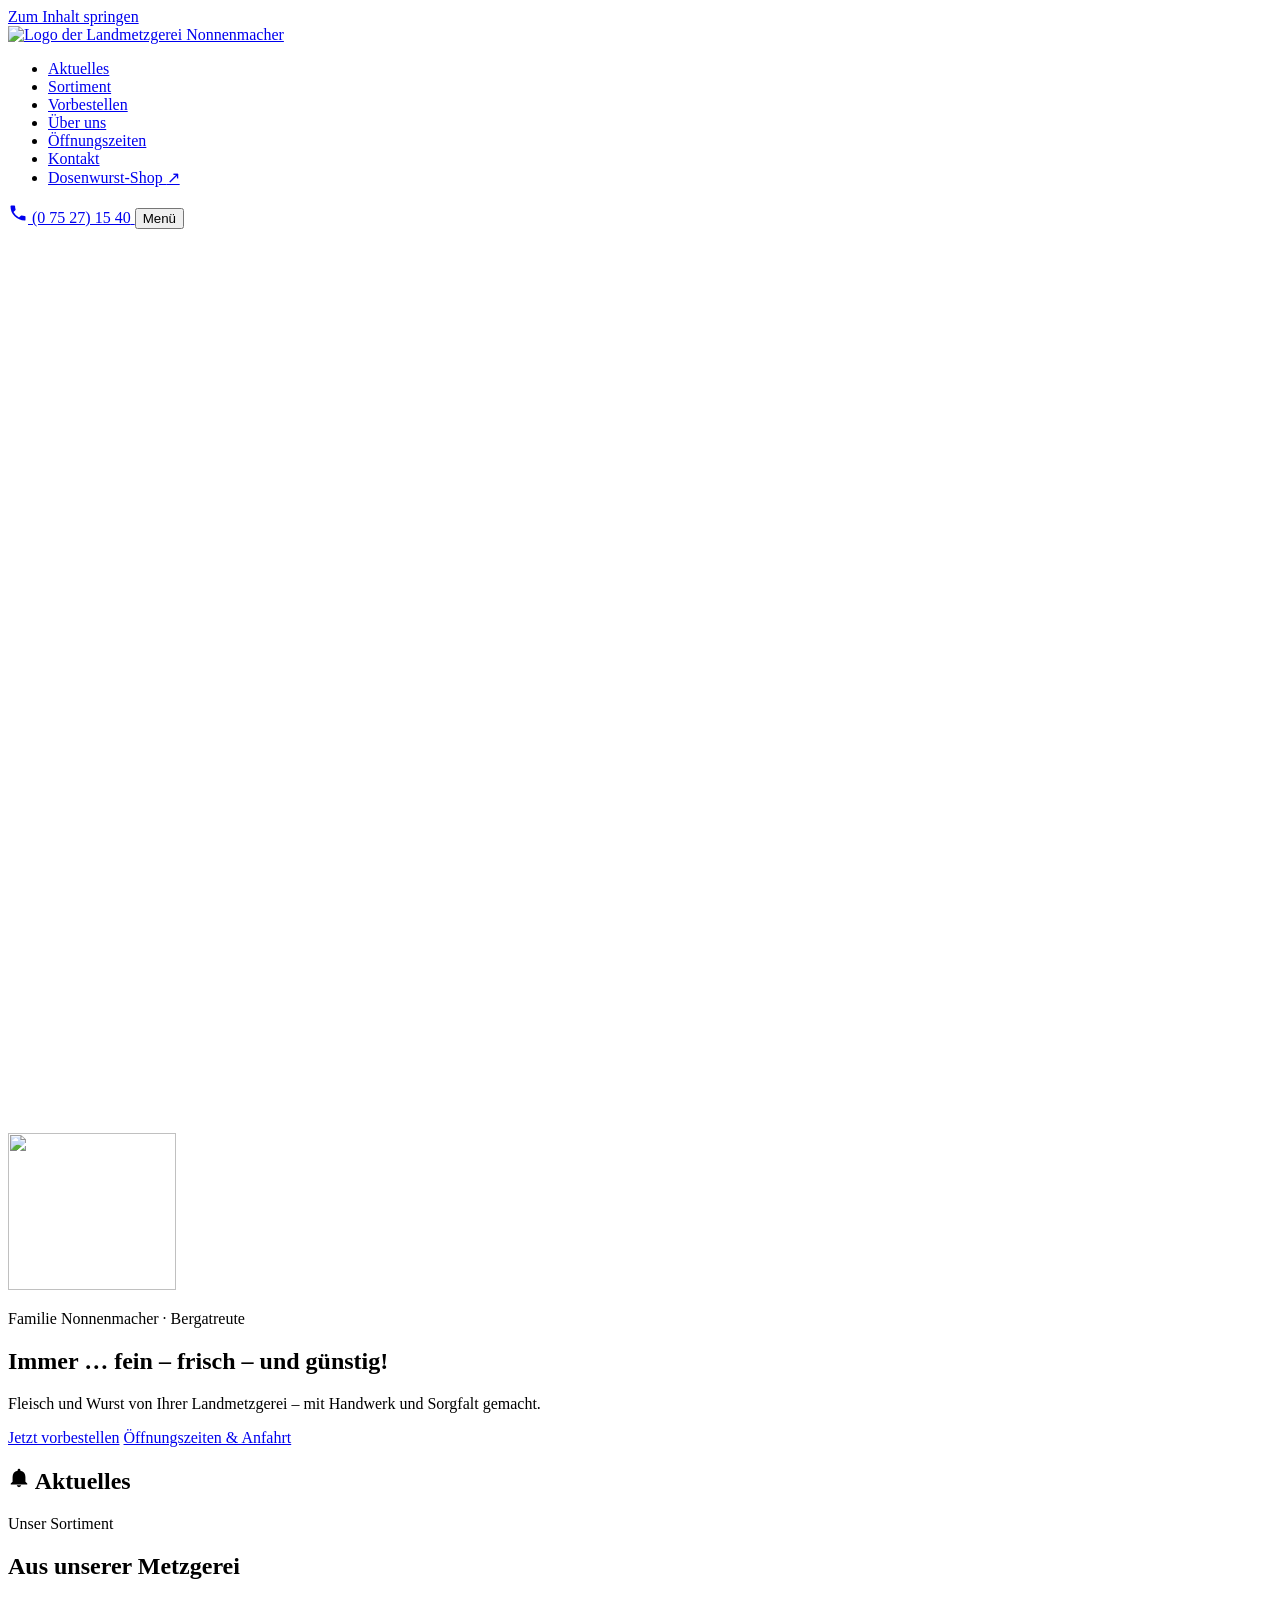
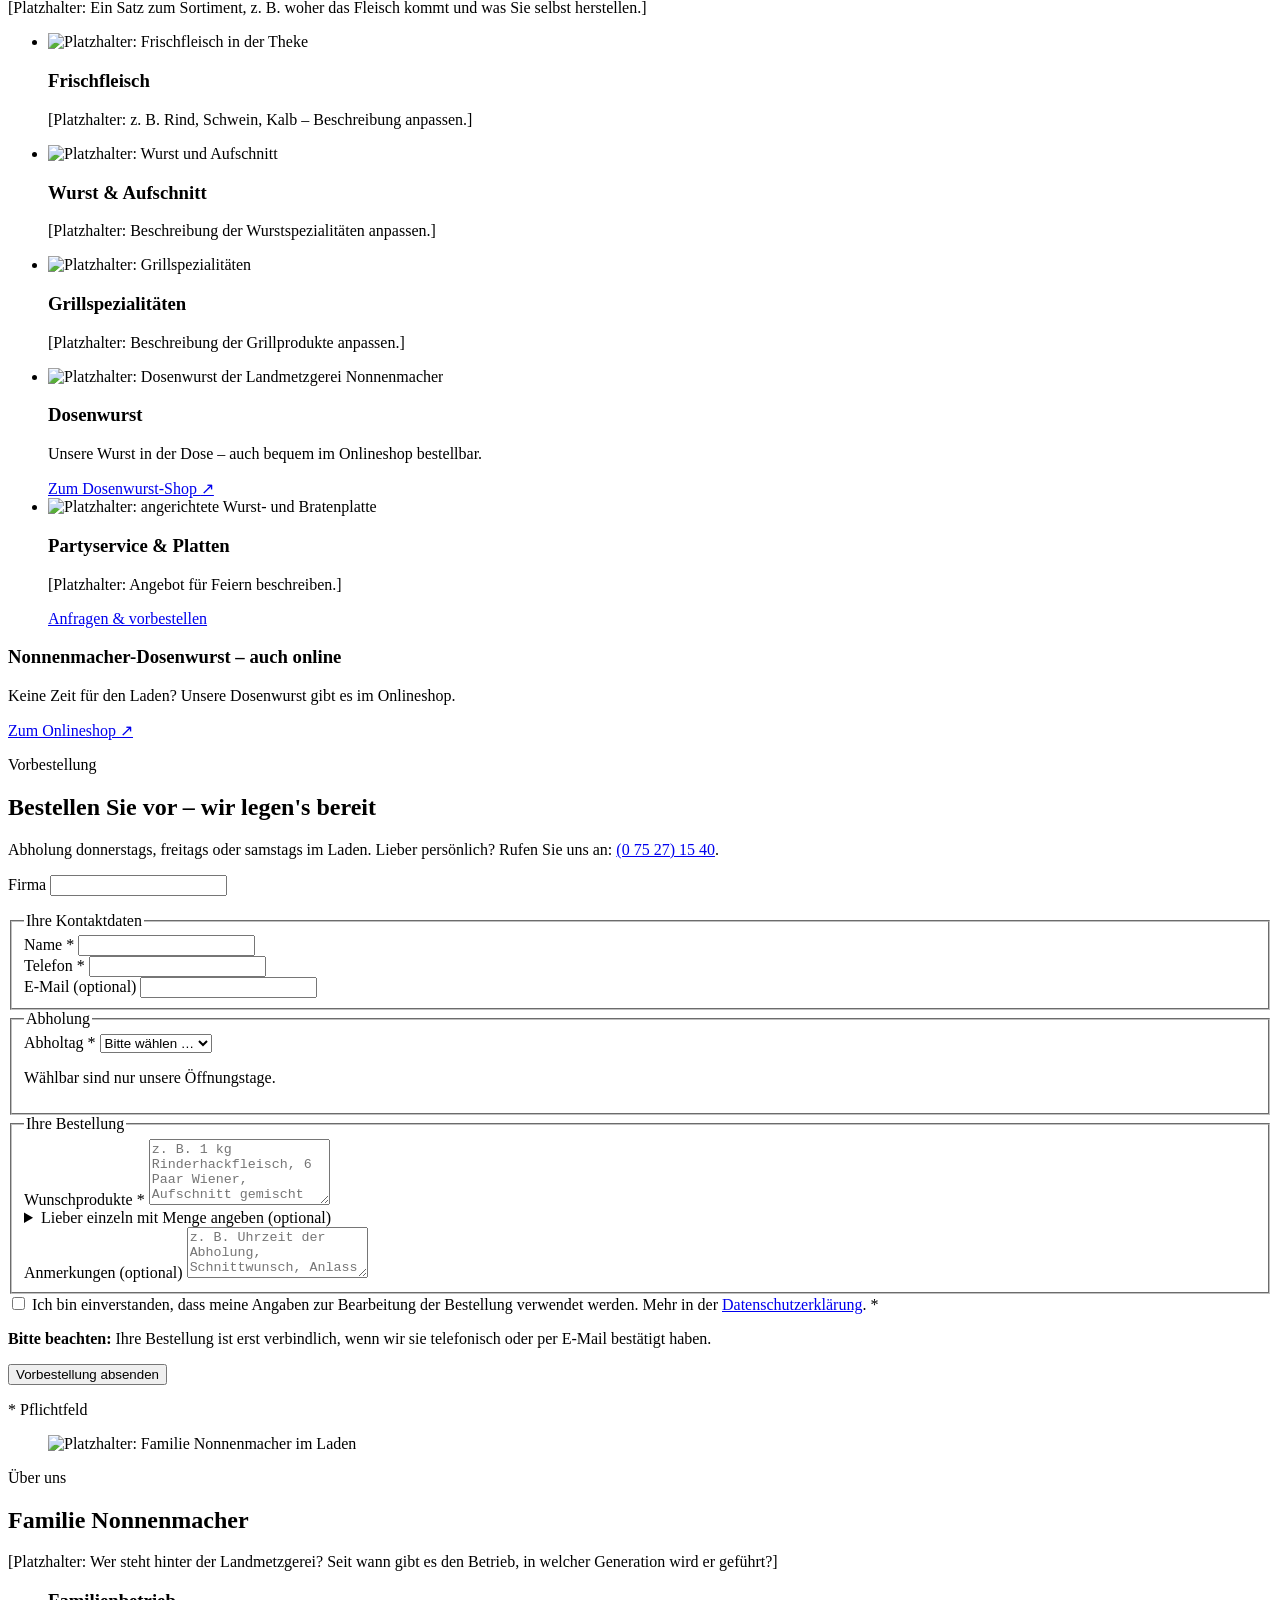
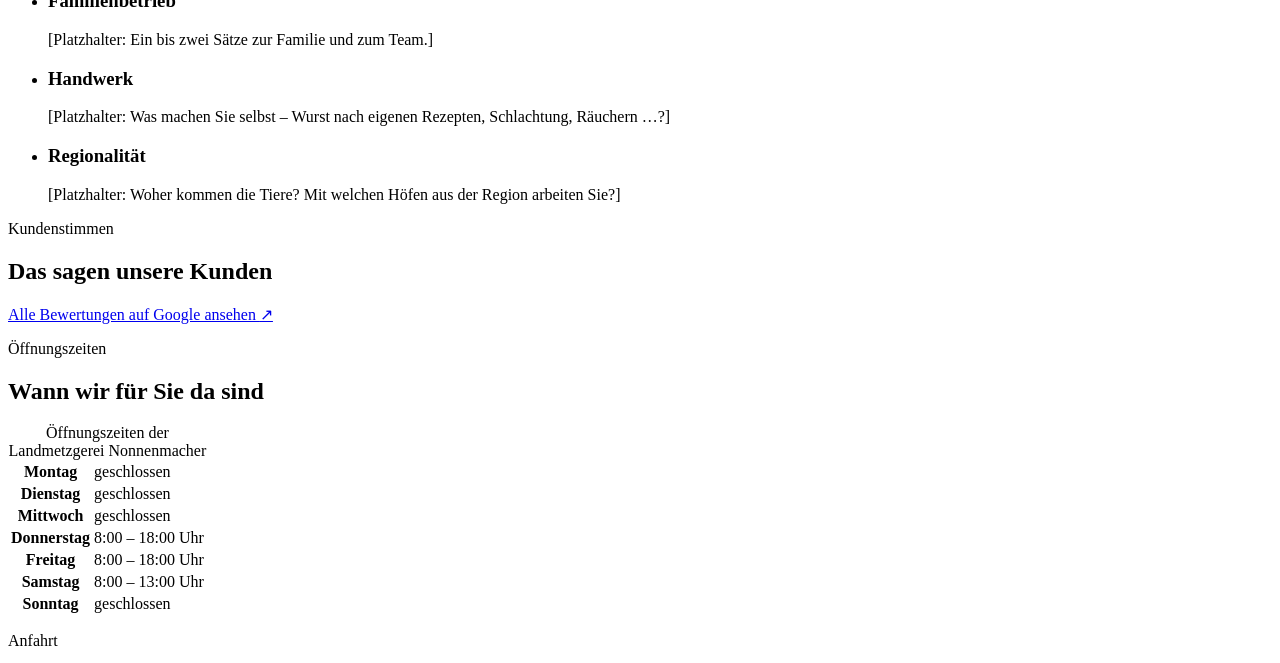
==== index.html @ bdf7ec2a "Add files via upload" ====
<!doctype html>
<html lang="de">
<head>
  <meta charset="utf-8">
  <meta name="viewport" content="width=device-width, initial-scale=1">

  <!-- ===== SEO ===== -->
  <title>Landmetzgerei Nonnenmacher Bergatreute – fein, frisch und günstig</title>
  <meta name="description" content="Landmetzgerei Nonnenmacher in Bergatreute: Familienbetrieb mit Fleisch und Wurst aus eigener Herstellung. Geöffnet Do & Fr 8–18 Uhr, Sa 8–13 Uhr. Jetzt vorbestellen.">
  <!-- PLATZHALTER: endgültige Domain eintragen (auch in og:url, og:image, JSON-LD, sitemap.xml) -->
  <link rel="canonical" href="https://www.landmetzgerei-nonnenmacher.de/">
  <meta name="theme-color" content="#70160b">

  <!-- ===== Open Graph (Vorschau bei WhatsApp, Facebook & Co.) ===== -->
  <meta property="og:type" content="website">
  <meta property="og:locale" content="de_DE">
  <meta property="og:site_name" content="Landmetzgerei Nonnenmacher">
  <meta property="og:title" content="Landmetzgerei Nonnenmacher – Immer fein, frisch und günstig!">
  <meta property="og:description" content="Ihre Landmetzgerei in Bergatreute. Do & Fr 8–18 Uhr, Sa 8–13 Uhr. Jetzt vorbestellen.">
  <meta property="og:url" content="https://www.landmetzgerei-nonnenmacher.de/">
  <meta property="og:image" content="https://www.landmetzgerei-nonnenmacher.de/images/fotos/hero-1600.webp">

  <link rel="icon" href="images/favicon.png" type="image/png">
  <link rel="apple-touch-icon" href="images/logo.png">

  <!-- Schriften lokal (kein Google-Fonts-CDN) – wichtigste vorladen -->
  <link rel="preload" href="fonts/bitter-latin-800-normal.woff2" as="font" type="font/woff2" crossorigin>
  <link rel="preload" href="fonts/source-sans-3-latin-400-normal.woff2" as="font" type="font/woff2" crossorigin>
  <link rel="stylesheet" href="css/farben.css">
  <link rel="stylesheet" href="css/style.css">

  <!-- ===== Strukturierte Daten für Google (ButcherShop) =====
       Bei geänderten Öffnungszeiten auch hier anpassen! -->
  <script type="application/ld+json">
  {
    "@context": "https://schema.org",
    "@type": "ButcherShop",
    "name": "Landmetzgerei Nonnenmacher",
    "slogan": "Immer fein – frisch – und günstig!",
    "url": "https://www.landmetzgerei-nonnenmacher.de/",
    "logo": "https://www.landmetzgerei-nonnenmacher.de/images/logo.png",
    "image": "https://www.landmetzgerei-nonnenmacher.de/images/fotos/hero-1600.webp",
    "telephone": "+49 7527 1540",
    "faxNumber": "+49 7527 914896",
    "email": "service@landmetzgerei-nonnenmacher.de",
    "address": {
      "@type": "PostalAddress",
      "streetAddress": "Keltenstr. 5",
      "postalCode": "88368",
      "addressLocality": "Bergatreute",
      "addressRegion": "Baden-Württemberg",
      "addressCountry": "DE"
    },
    "openingHoursSpecification": [
      { "@type": "OpeningHoursSpecification", "dayOfWeek": ["Thursday", "Friday"], "opens": "08:00", "closes": "18:00" },
      { "@type": "OpeningHoursSpecification", "dayOfWeek": "Saturday", "opens": "08:00", "closes": "13:00" }
    ],
    "sameAs": ["http://www.dosenwurst-nonnenmacher.com/"]
  }
  </script>
</head>

<body>
  <a class="skip-link" href="#inhalt">Zum Inhalt springen</a>

  <!-- ===================================================================
       HEADER (sticky) – auf dem Handy mit Telefon-Button
       =================================================================== -->
  <header class="kopf" id="kopf">
    <div class="kopf__innen">
      <a class="kopf__logo" href="#start" aria-label="Landmetzgerei Nonnenmacher – zur Startseite">
        <img src="images/logo.webp" alt="Logo der Landmetzgerei Nonnenmacher" width="64" height="60">
      </a>

      <nav class="nav" id="nav" aria-label="Hauptnavigation">
        <ul class="nav__liste">
          <li><a href="#aktuelles">Aktuelles</a></li>
          <li><a href="#sortiment">Sortiment</a></li>
          <li><a href="#vorbestellen">Vorbestellen</a></li>
          <li><a href="#ueber-uns">Über uns</a></li>
          <li><a href="#oeffnungszeiten">Öffnungszeiten</a></li>
          <li><a href="#kontakt">Kontakt</a></li>
          <li><a class="nav__shop" href="http://www.dosenwurst-nonnenmacher.com/" target="_blank" rel="noopener">Dosenwurst-Shop <span aria-hidden="true">↗</span></a></li>
        </ul>
      </nav>

      <a class="kopf__tel" href="tel:+4975271540" aria-label="Anrufen: (0 75 27) 15 40">
        <svg aria-hidden="true" viewBox="0 0 24 24" width="20" height="20"><path fill="currentColor" d="M6.6 10.8a15.1 15.1 0 0 0 6.6 6.6l2.2-2.2a1 1 0 0 1 1-.25 11.4 11.4 0 0 0 3.6.57 1 1 0 0 1 1 1V20a1 1 0 0 1-1 1A17 17 0 0 1 3 4a1 1 0 0 1 1-1h3.5a1 1 0 0 1 1 1c0 1.25.2 2.45.57 3.57a1 1 0 0 1-.25 1z"/></svg>
        <span class="kopf__tel-text">(0 75 27) 15 40</span>
      </a>

      <button class="kopf__menue" id="menue-knopf" aria-expanded="false" aria-controls="nav">
        <span class="kopf__menue-linien" aria-hidden="true"></span>
        <span class="sr-only">Menü</span>
      </button>
    </div>
  </header>

  <main id="inhalt">

    <!-- =================================================================
         1. HERO
         ================================================================= -->
    <section class="hero" id="start" aria-labelledby="hero-titel">
      <!-- PLATZHALTER-FOTO: Stimmungsbild (z. B. Theke, Laden, Handwerk).
           Echte Fotos als hero-800.webp / hero-1600.webp ersetzen (siehe README). -->
      <picture class="hero__bild">
        <source type="image/webp" srcset="images/fotos/hero-800.webp 800w, images/fotos/hero-1600.webp 1600w" sizes="100vw">
        <img src="images/fotos/hero-1600.webp" alt="Platzhalter: Blick auf die Fleisch- und Wursttheke der Landmetzgerei Nonnenmacher" width="1600" height="900" fetchpriority="high">
      </picture>

      <div class="hero__inhalt">
        <img class="hero__logo" src="images/logo.webp" alt="" width="168" height="157" fetchpriority="high">
        <p class="hero__ort">Familie Nonnenmacher · Bergatreute</p>
        <h1 id="hero-titel" class="hero__titel">
          <span class="hero__immer">Immer …</span>
          <span class="hero__slogan">fein <span class="strich" aria-hidden="true">–</span> frisch <span class="strich" aria-hidden="true">–</span> <span class="hero__und">und</span> günstig!</span>
        </h1>
        <p class="hero__text">Fleisch und Wurst von Ihrer Landmetzgerei – mit Handwerk und Sorgfalt gemacht.</p>
        <div class="hero__knoepfe">
          <a class="knopf knopf--primaer" href="#vorbestellen">Jetzt vorbestellen</a>
          <a class="knopf knopf--hell" href="#oeffnungszeiten">Öffnungszeiten &amp; Anfahrt</a>
        </div>
        <p class="hero__status" data-heute-status aria-live="polite"></p>
      </div>
    </section>

    <!-- =================================================================
         2. AKTUELLES – Inhalte aus daten/aktuelles.js
         ================================================================= -->
    <section class="aktuelles" id="aktuelles" aria-labelledby="aktuelles-titel">
      <div class="behaelter">
        <div class="aktuelles__box">
          <h2 id="aktuelles-titel" class="aktuelles__titel">
            <svg aria-hidden="true" viewBox="0 0 24 24" width="22" height="22"><path fill="currentColor" d="M12 22a2.5 2.5 0 0 0 2.45-2h-4.9A2.5 2.5 0 0 0 12 22zm7-6V11a7 7 0 0 0-5.5-6.84V3.5a1.5 1.5 0 0 0-3 0v.66A7 7 0 0 0 5 11v5l-2 2v1h18v-1z"/></svg>
            Aktuelles
          </h2>
          <ul class="aktuelles__liste" id="aktuelles-liste">
            <!-- wird automatisch aus daten/aktuelles.js gefüllt -->
          </ul>
        </div>
      </div>
    </section>

    <!-- =================================================================
         3. SORTIMENT
         PLATZHALTER: Kategorien, Texte und Fotos bei Bedarf anpassen.
         ================================================================= -->
    <section class="sektion" id="sortiment" aria-labelledby="sortiment-titel">
      <div class="behaelter">
        <header class="sektion__kopf">
          <p class="dachzeile">Unser Sortiment</p>
          <h2 id="sortiment-titel">Aus unserer Metzgerei</h2>
          <p class="sektion__einleitung">[Platzhalter: Ein Satz zum Sortiment, z.&nbsp;B. woher das Fleisch kommt und was Sie selbst herstellen.]</p>
        </header>

        <ul class="kacheln">
          <li class="kachel">
            <picture>
              <img src="images/fotos/sortiment-frischfleisch.webp" alt="Platzhalter: Frischfleisch in der Theke" width="800" height="600" loading="lazy" decoding="async">
            </picture>
            <div class="kachel__text">
              <h3>Frischfleisch</h3>
              <p>[Platzhalter: z.&nbsp;B. Rind, Schwein, Kalb – Beschreibung anpassen.]</p>
            </div>
          </li>
          <li class="kachel">
            <picture>
              <img src="images/fotos/sortiment-wurst.webp" alt="Platzhalter: Wurst und Aufschnitt" width="800" height="600" loading="lazy" decoding="async">
            </picture>
            <div class="kachel__text">
              <h3>Wurst &amp; Aufschnitt</h3>
              <p>[Platzhalter: Beschreibung der Wurstspezialitäten anpassen.]</p>
            </div>
          </li>
          <li class="kachel">
            <picture>
              <img src="images/fotos/sortiment-grill.webp" alt="Platzhalter: Grillspezialitäten" width="800" height="600" loading="lazy" decoding="async">
            </picture>
            <div class="kachel__text">
              <h3>Grillspezialitäten</h3>
              <p>[Platzhalter: Beschreibung der Grillprodukte anpassen.]</p>
            </div>
          </li>
          <li class="kachel kachel--shop">
            <picture>
              <img src="images/fotos/sortiment-dosenwurst.webp" alt="Platzhalter: Dosenwurst der Landmetzgerei Nonnenmacher" width="800" height="600" loading="lazy" decoding="async">
            </picture>
            <div class="kachel__text">
              <h3>Dosenwurst</h3>
              <p>Unsere Wurst in der Dose – auch bequem im Onlineshop bestellbar.</p>
              <a class="kachel__link" href="http://www.dosenwurst-nonnenmacher.com/" target="_blank" rel="noopener">Zum Dosenwurst-Shop <span aria-hidden="true">↗</span></a>
            </div>
          </li>
          <li class="kachel">
            <picture>
              <img src="images/fotos/sortiment-partyservice.webp" alt="Platzhalter: angerichtete Wurst- und Bratenplatte" width="800" height="600" loading="lazy" decoding="async">
            </picture>
            <div class="kachel__text">
              <h3>Partyservice &amp; Platten</h3>
              <p>[Platzhalter: Angebot für Feiern beschreiben.]</p>
              <a class="kachel__link" href="#vorbestellen">Anfragen &amp; vorbestellen</a>
            </div>
          </li>
        </ul>

        <!-- Prominenter Hinweis auf den Onlineshop -->
        <aside class="shop-band" aria-labelledby="shop-titel">
          <div>
            <h3 id="shop-titel">Nonnenmacher-Dosenwurst – auch online</h3>
            <p>Keine Zeit für den Laden? Unsere Dosenwurst gibt es im Onlineshop.</p>
          </div>
          <a class="knopf knopf--akzent" href="http://www.dosenwurst-nonnenmacher.com/" target="_blank" rel="noopener">Zum Onlineshop <span aria-hidden="true">↗</span></a>
        </aside>
      </div>
    </section>

    <!-- =================================================================
         4. VORBESTELLUNG
         Versand-Einstellungen: daten/einstellungen.js → vorbestellung
         ================================================================= -->
    <section class="sektion sektion--abgesetzt" id="vorbestellen" aria-labelledby="vorbestellen-titel">
      <div class="behaelter behaelter--schmal">
        <header class="sektion__kopf">
          <p class="dachzeile">Vorbestellung</p>
          <h2 id="vorbestellen-titel">Bestellen Sie vor – wir legen's bereit</h2>
          <p class="sektion__einleitung">Abholung donnerstags, freitags oder samstags im Laden. Lieber persönlich? Rufen Sie uns an: <a href="tel:+4975271540">(0&nbsp;75&nbsp;27) 15&nbsp;40</a>.</p>
        </header>

        <!-- name/data-netlify werden nur bei Netlify Forms gebraucht und stören sonst nicht -->
        <form class="formular" id="bestellformular" name="vorbestellung" method="post" data-netlify="true" netlify-honeypot="firma" novalidate>
          <input type="hidden" name="form-name" value="vorbestellung">
          <!-- Spam-Schutz: dieses Feld bleibt für Menschen unsichtbar -->
          <p class="sr-only" aria-hidden="true"><label>Firma <input name="firma" tabindex="-1" autocomplete="off"></label></p>

          <fieldset>
            <legend>Ihre Kontaktdaten</legend>
            <div class="feld">
              <label for="f-name">Name <span class="pflicht">*</span></label>
              <input id="f-name" name="name" type="text" autocomplete="name" required>
            </div>
            <div class="feld-reihe">
              <div class="feld">
                <label for="f-telefon">Telefon <span class="pflicht">*</span></label>
                <input id="f-telefon" name="telefon" type="tel" autocomplete="tel" inputmode="tel" required>
              </div>
              <div class="feld">
                <label for="f-email">E-Mail <span class="optional">(optional)</span></label>
                <input id="f-email" name="email" type="email" autocomplete="email">
              </div>
            </div>
          </fieldset>

          <fieldset>
            <legend>Abholung</legend>
            <div class="feld">
              <label for="f-datum">Abholtag <span class="pflicht">*</span></label>
              <!-- Nur Öffnungstage (Do/Fr/Sa) – wird automatisch erzeugt -->
              <select id="f-datum" name="abholdatum" required aria-describedby="f-datum-hilfe">
                <option value="">Bitte wählen …</option>
              </select>
              <p class="feld__hilfe" id="f-datum-hilfe">Wählbar sind nur unsere Öffnungstage.</p>
            </div>
          </fieldset>

          <fieldset>
            <legend>Ihre Bestellung</legend>
            <div class="feld">
              <label for="f-wunsch">Wunschprodukte <span class="pflicht">*</span></label>
              <textarea id="f-wunsch" name="wunschprodukte" rows="4" required placeholder="z. B. 1 kg Rinderhackfleisch, 6 Paar Wiener, Aufschnitt gemischt für 4 Personen"></textarea>
            </div>

            <details class="mengen">
              <summary>Lieber einzeln mit Menge angeben (optional)</summary>
              <div class="mengen__kopf" aria-hidden="true"><span>Produkt</span><span>Menge</span><span>Einheit</span></div>
              <div id="mengen-zeilen"></div>
              <button type="button" class="knopf knopf--klein" id="zeile-hinzu">+ weitere Zeile</button>
            </details>

            <div class="feld">
              <label for="f-anmerkung">Anmerkungen <span class="optional">(optional)</span></label>
              <textarea id="f-anmerkung" name="anmerkungen" rows="3" placeholder="z. B. Uhrzeit der Abholung, Schnittwunsch, Anlass"></textarea>
            </div>
          </fieldset>

          <div class="feld feld--check">
            <input id="f-datenschutz" name="datenschutz" type="checkbox" value="zugestimmt" required>
            <label for="f-datenschutz">Ich bin einverstanden, dass meine Angaben zur Bearbeitung der Bestellung verwendet werden. Mehr in der <a href="datenschutz.html">Datenschutzerklärung</a>. <span class="pflicht">*</span></label>
          </div>

          <p class="formular__hinweis">
            <strong>Bitte beachten:</strong> Ihre Bestellung ist erst verbindlich, wenn wir sie telefonisch oder per E-Mail bestätigt haben.
          </p>

          <button class="knopf knopf--primaer knopf--breit" type="submit">Vorbestellung absenden</button>
          <p class="formular__meldung" id="formular-meldung" role="status" aria-live="polite" tabindex="-1"></p>
          <p class="formular__pflicht"><span class="pflicht">*</span> Pflichtfeld</p>
        </form>

        <noscript>
          <p class="formular__hinweis">Das Formular benötigt JavaScript. Bestellen Sie gerne telefonisch unter (0 75 27) 15 40 oder per E-Mail an service@landmetzgerei-nonnenmacher.de.</p>
        </noscript>
      </div>
    </section>

    <!-- =================================================================
         5. ÜBER UNS – PLATZHALTERTEXT, bitte anpassen
         ================================================================= -->
    <section class="sektion" id="ueber-uns" aria-labelledby="ueber-titel">
      <div class="behaelter ueber">
        <figure class="ueber__bild">
          <img src="images/fotos/ueber-uns.webp" alt="Platzhalter: Familie Nonnenmacher im Laden" width="900" height="1100" loading="lazy" decoding="async">
        </figure>
        <div class="ueber__text">
          <p class="dachzeile">Über uns</p>
          <h2 id="ueber-titel">Familie Nonnenmacher</h2>
          <p class="einleitung">[Platzhalter: Wer steht hinter der Landmetzgerei? Seit wann gibt es den Betrieb, in welcher Generation wird er geführt?]</p>
          <ul class="werte">
            <li>
              <h3>Familienbetrieb</h3>
              <p>[Platzhalter: Ein bis zwei Sätze zur Familie und zum Team.]</p>
            </li>
            <li>
              <h3>Handwerk</h3>
              <p>[Platzhalter: Was machen Sie selbst – Wurst nach eigenen Rezepten, Schlachtung, Räuchern …?]</p>
            </li>
            <li>
              <h3>Regionalität</h3>
              <p>[Platzhalter: Woher kommen die Tiere? Mit welchen Höfen aus der Region arbeiten Sie?]</p>
            </li>
          </ul>
        </div>
      </div>
    </section>

    <!-- =================================================================
         6. KUNDENSTIMMEN – Inhalte aus daten/bewertungen.js
         ================================================================= -->
    <section class="sektion sektion--abgesetzt" id="stimmen" aria-labelledby="stimmen-titel">
      <div class="behaelter">
        <header class="sektion__kopf">
          <p class="dachzeile">Kundenstimmen</p>
          <h2 id="stimmen-titel">Das sagen unsere Kunden</h2>
        </header>
        <ul class="stimmen" id="stimmen-liste">
          <!-- wird automatisch aus daten/bewertungen.js gefüllt -->
        </ul>
        <p class="stimmen__mehr"><a id="google-bewertungen" href="https://www.google.com/maps/search/?api=1&amp;query=Landmetzgerei+Nonnenmacher+Bergatreute" target="_blank" rel="noopener">Alle Bewertungen auf Google ansehen <span aria-hidden="true">↗</span></a></p>
      </div>
    </section>

    <!-- =================================================================
         7. ÖFFNUNGSZEITEN & ANFAHRT
         ================================================================= -->
    <section class="sektion" id="oeffnungszeiten" aria-labelledby="zeiten-titel">
      <div class="behaelter zeiten">
        <div class="zeiten__tabelle">
          <p class="dachzeile">Öffnungszeiten</p>
          <h2 id="zeiten-titel">Wann wir für Sie da sind</h2>
          <p class="status-badge" data-heute-status aria-live="polite"></p>
          <!-- Die Tabelle wird aus daten/einstellungen.js erzeugt.
               Der Inhalt hier ist der Stand ohne JavaScript. -->
          <table class="tabelle" id="zeiten-tabelle">
            <caption class="sr-only">Öffnungszeiten der Landmetzgerei Nonnenmacher</caption>
            <tbody>
              <tr><th scope="row">Montag</th><td>geschlossen</td></tr>
              <tr><th scope="row">Dienstag</th><td>geschlossen</td></tr>
              <tr><th scope="row">Mittwoch</th><td>geschlossen</td></tr>
              <tr><th scope="row">Donnerstag</th><td>8:00 – 18:00 Uhr</td></tr>
              <tr><th scope="row">Freitag</th><td>8:00 – 18:00 Uhr</td></tr>
              <tr><th scope="row">Samstag</th><td>8:00 – 13:00 Uhr</td></tr>
              <tr><th scope="row">Sonntag</th><td>geschlossen</td></tr>
            </tbody>
          </table>
        </div>

        <div class="zeiten__anfahrt">
          <p class="dachzeile">Anfahrt</p>
          <h2>So finden Sie uns</h2>
          <address class="adresse">
            Landmetzgerei Nonnenmacher<br>
            Keltenstr. 5<br>
            88368 Bergatreute
          </address>
          <a class="knopf knopf--primaer" href="https://www.google.com/maps/dir/?api=1&amp;destination=Landmetzgerei+Nonnenmacher%2C+Keltenstr.+5%2C+88368+Bergatreute" target="_blank" rel="noopener">Route planen <span aria-hidden="true">↗</span></a>

          <!-- 2-Klick-Lösung: Google Maps wird erst nach Zustimmung geladen -->
          <div class="karte" id="karte">
            <div class="karte__hinweis">
              <p><strong>Karte anzeigen?</strong></p>
              <p>Beim Laden der Karte werden Daten (u.&nbsp;a. Ihre IP-Adresse) an Google übertragen. Mehr dazu in unserer <a href="datenschutz.html#google-maps">Datenschutzerklärung</a>.</p>
              <button type="button" class="knopf knopf--primaer" id="karte-laden">Google Maps laden</button>
            </div>
          </div>
        </div>
      </div>
    </section>

    <!-- =================================================================
         8. KONTAKT
         ================================================================= -->
    <section class="sektion sektion--kontakt" id="kontakt" aria-labelledby="kontakt-titel">
      <div class="behaelter">
        <header class="sektion__kopf">
          <p class="dachzeile">Kontakt</p>
          <h2 id="kontakt-titel">Wir freuen uns auf Sie</h2>
        </header>
        <ul class="kontakt-karten">
          <li>
            <span class="kontakt-karten__art">Telefon</span>
            <a class="kontakt-karten__wert" href="tel:+4975271540">(0 75 27) 15 40</a>
          </li>
          <li>
            <span class="kontakt-karten__art">E-Mail</span>
            <a class="kontakt-karten__wert" href="mailto:service@landmetzgerei-nonnenmacher.de">service@landmetzgerei-nonnenmacher.de</a>
          </li>
          <li>
            <span class="kontakt-karten__art">Fax</span>
            <span class="kontakt-karten__wert">(0 75 27) 91 48 96</span>
          </li>
          <li>
            <span class="kontakt-karten__art">Adresse</span>
            <span class="kontakt-karten__wert">Keltenstr. 5, 88368 Bergatreute</span>
          </li>
        </ul>
      </div>
    </section>
  </main>

  <!-- ===================================================================
       FOOTER
       =================================================================== -->
  <footer class="fuss">
    <div class="behaelter fuss__innen">
      <div>
        <img class="fuss__logo" src="images/logo.webp" alt="Landmetzgerei Nonnenmacher" width="118" height="110" loading="lazy">
        <p class="fuss__slogan">Immer … fein – frisch – und günstig!</p>
      </div>
      <div>
        <h2 class="fuss__titel">Öffnungszeiten</h2>
        <p data-zeiten-kurz>Do &amp; Fr 8–18 Uhr<br>Sa 8–13 Uhr</p>
      </div>
      <div>
        <h2 class="fuss__titel">Kontakt</h2>
        <p>Keltenstr. 5<br>88368 Bergatreute<br>
          <a href="tel:+4975271540">(0 75 27) 15 40</a><br>
          <a href="mailto:service@landmetzgerei-nonnenmacher.de">E-Mail schreiben</a></p>
      </div>
      <div>
        <h2 class="fuss__titel">Links</h2>
        <ul class="fuss__links">
          <li><a href="http://www.dosenwurst-nonnenmacher.com/" target="_blank" rel="noopener">Dosenwurst-Onlineshop ↗</a></li>
          <li><a href="impressum.html">Impressum</a></li>
          <li><a href="datenschutz.html">Datenschutz</a></li>
        </ul>
      </div>
    </div>
    <p class="fuss__copy">© <span data-jahr>2026</span> Landmetzgerei Nonnenmacher · Bergatreute</p>
  </footer>

  <!-- Inhalte zum Pflegen (ohne HTML-Kenntnisse änderbar) -->
  <script src="daten/einstellungen.js" defer></script>
  <script src="daten/aktuelles.js" defer></script>
  <script src="daten/bewertungen.js" defer></script>
  <!-- Logik der Seite -->
  <script src="js/main.js" defer></script>
</body>
</html>
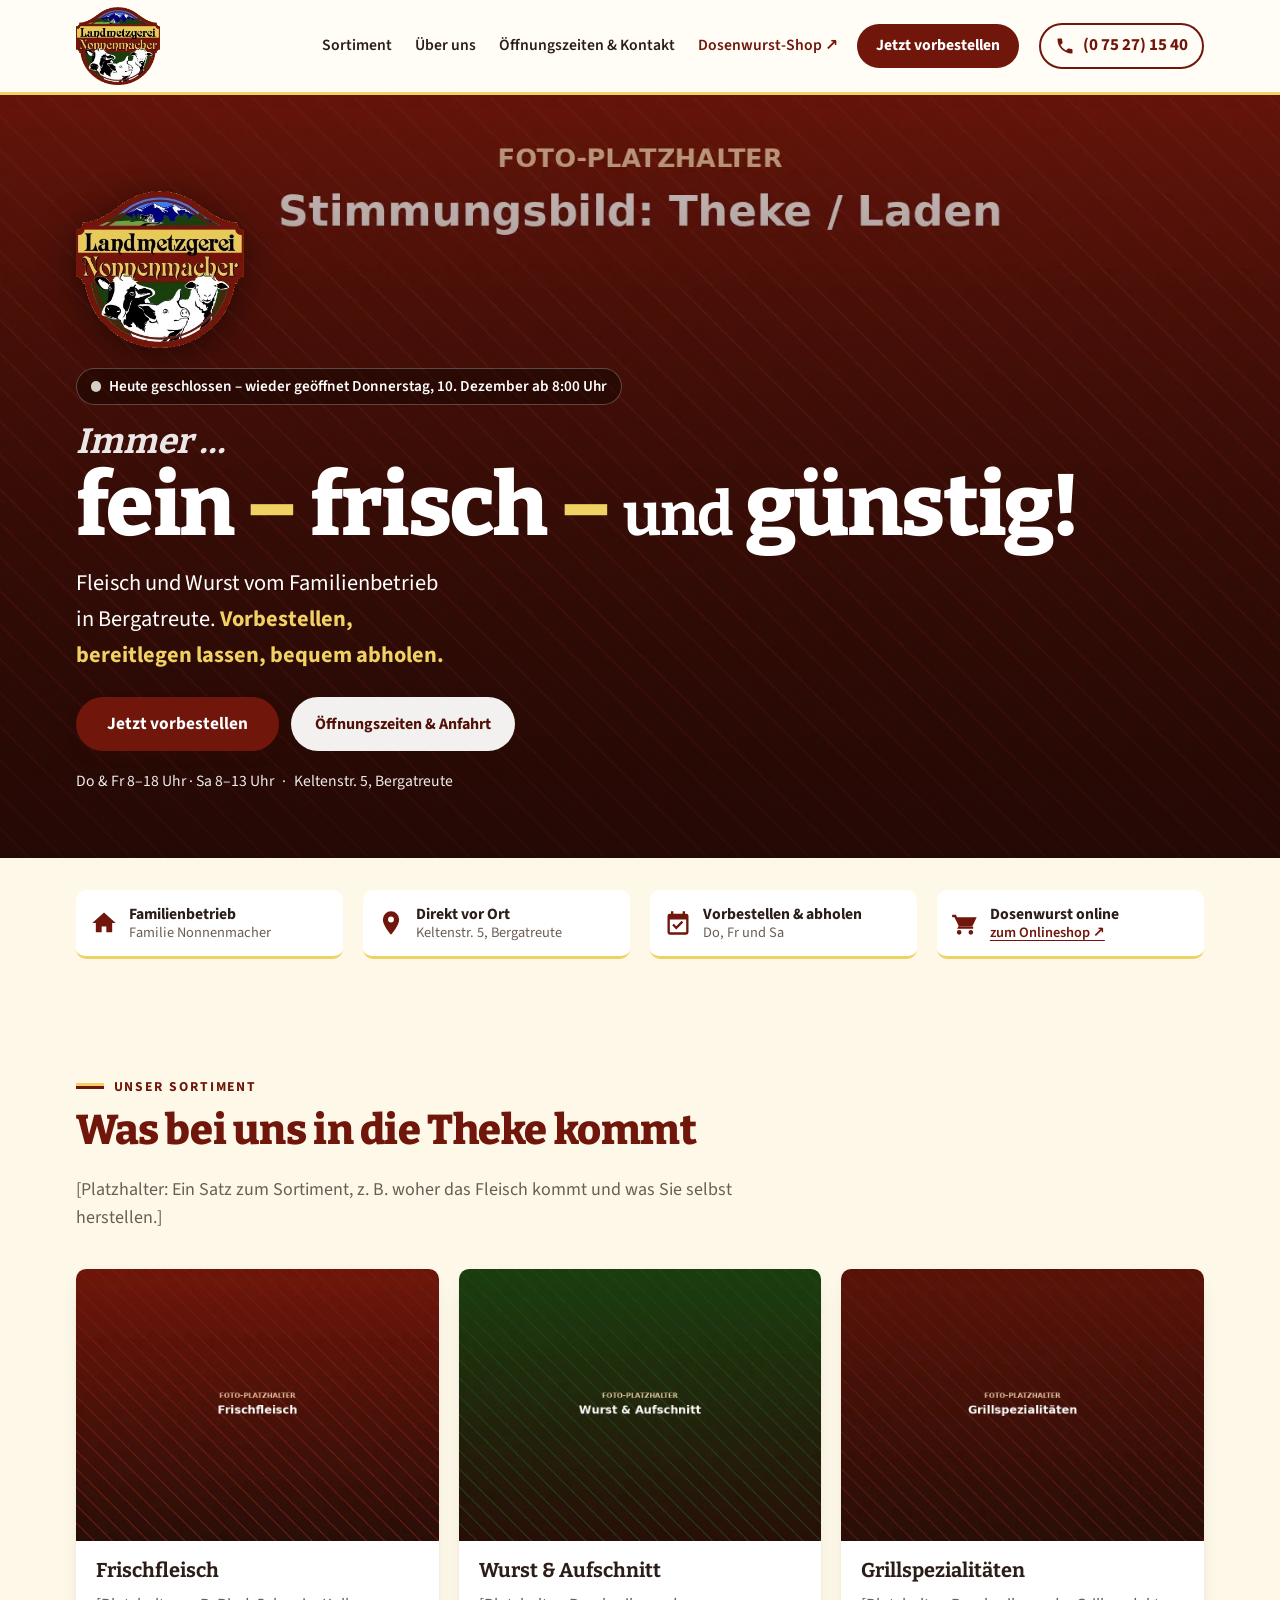
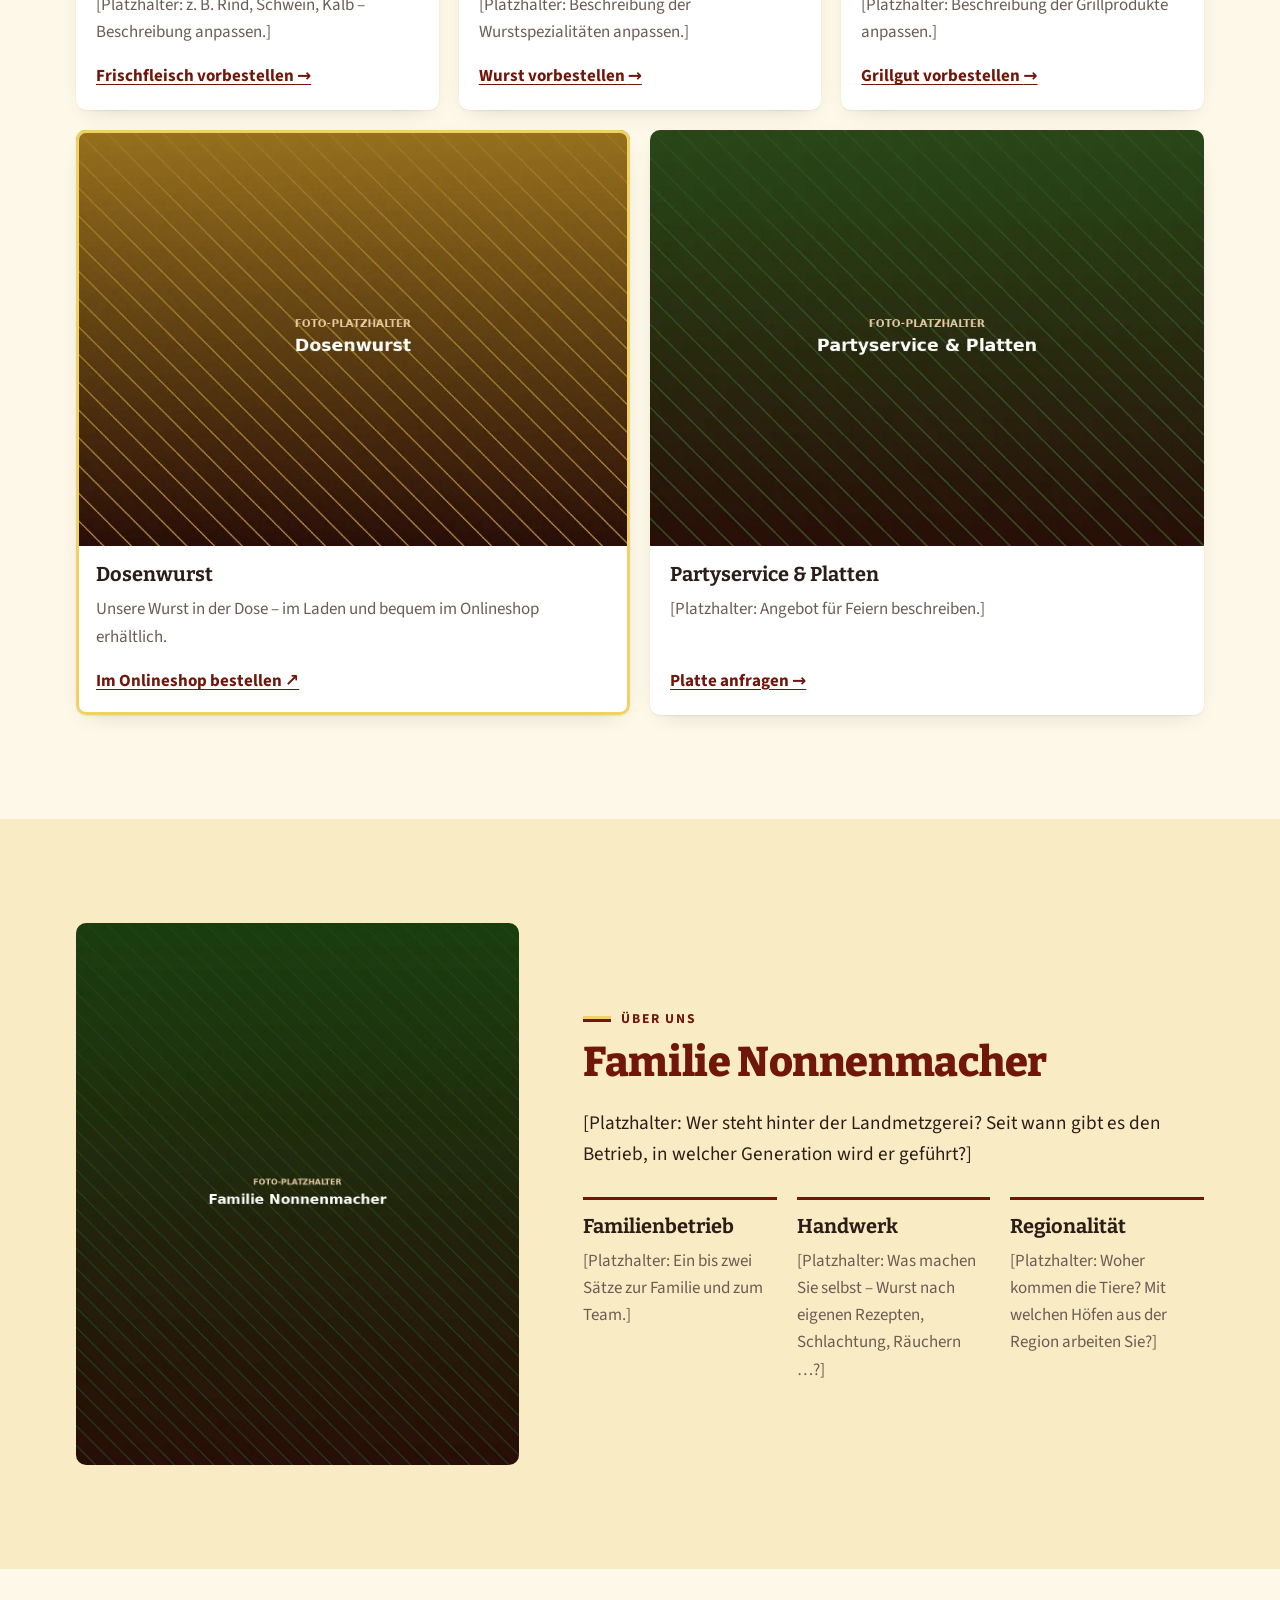
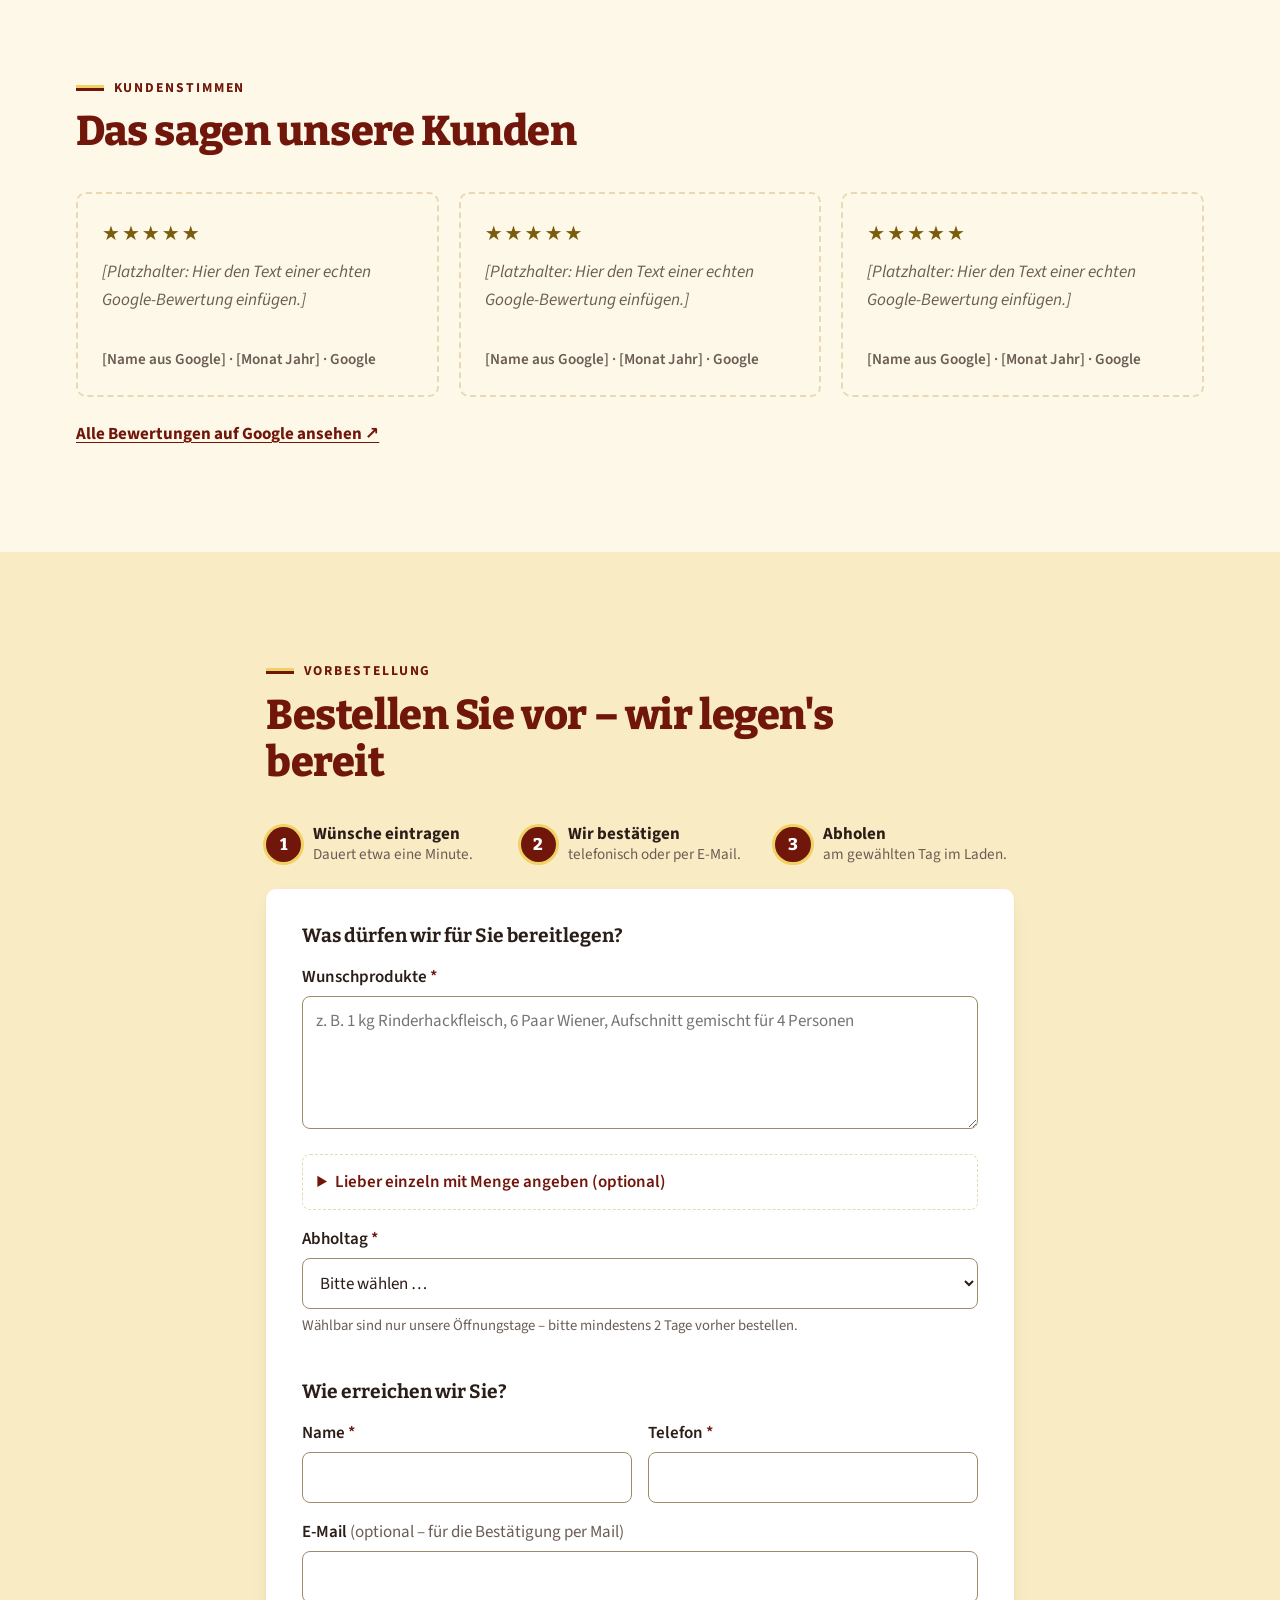
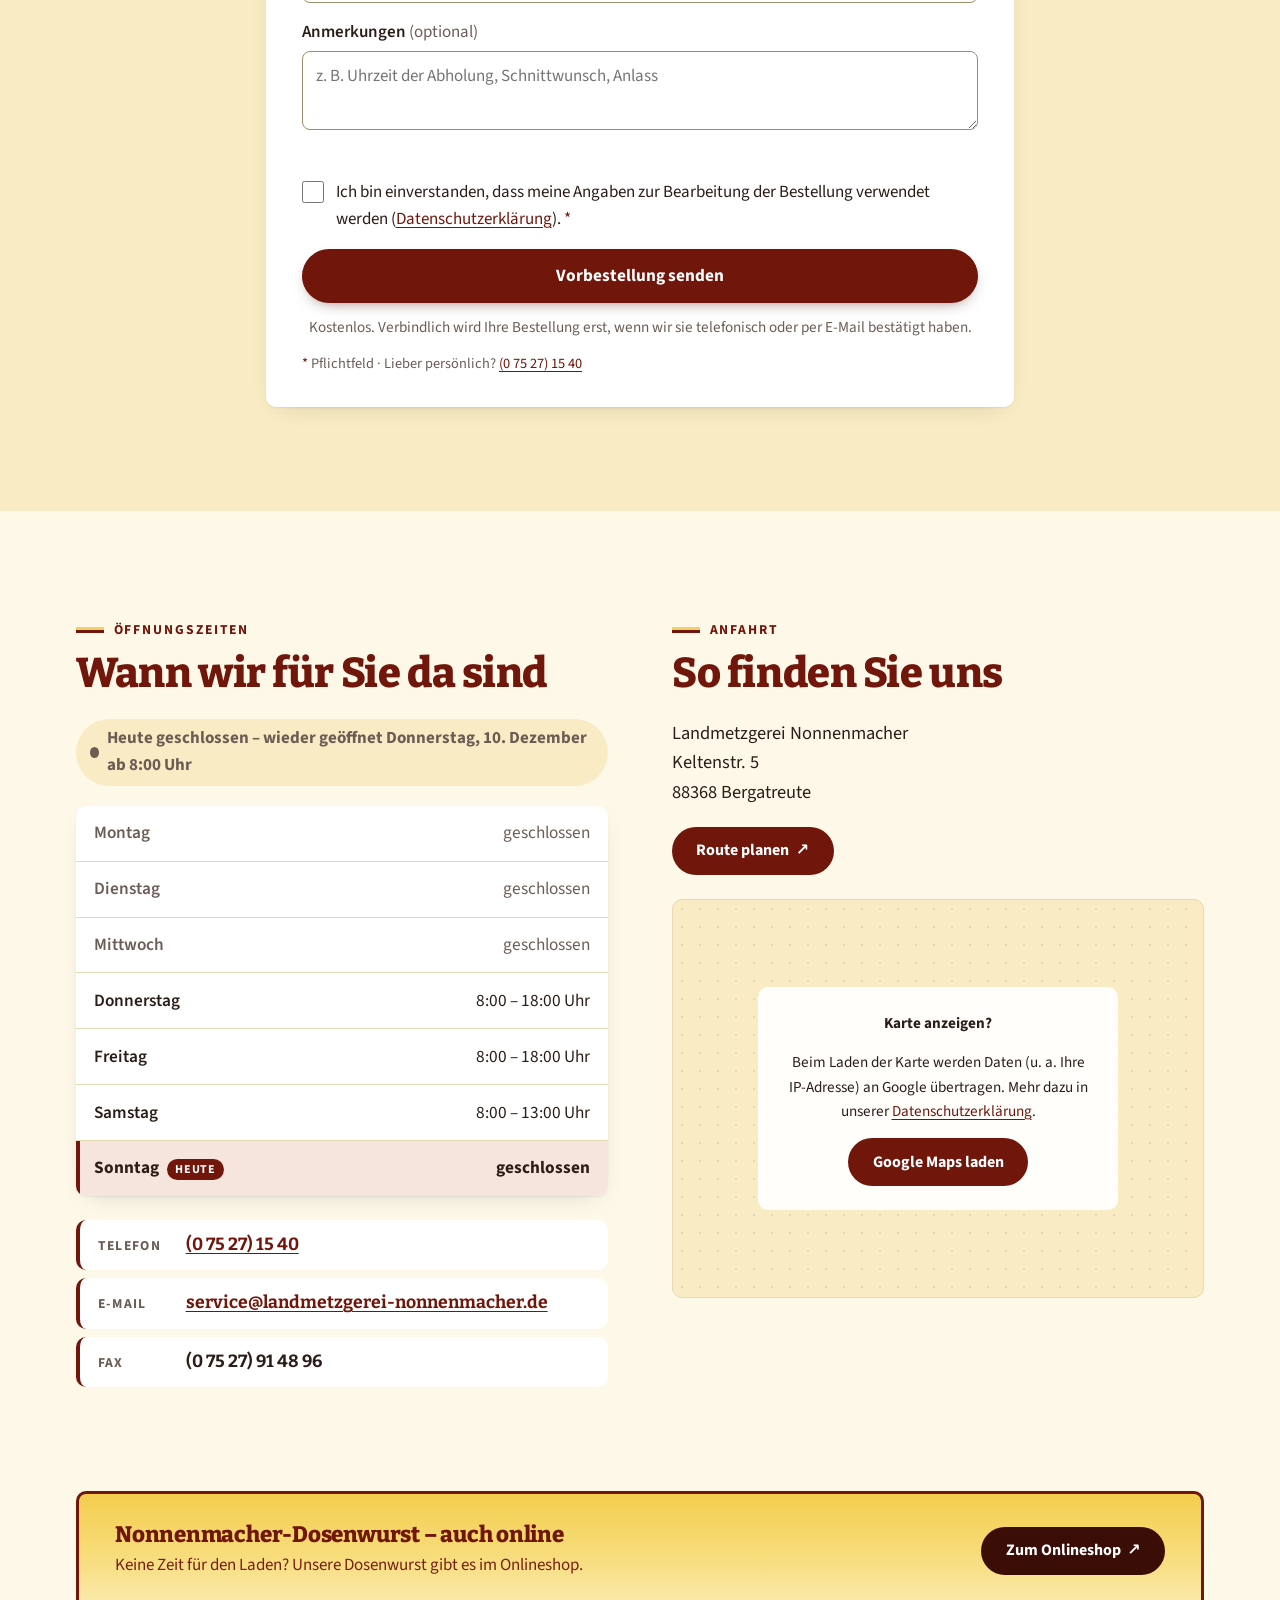
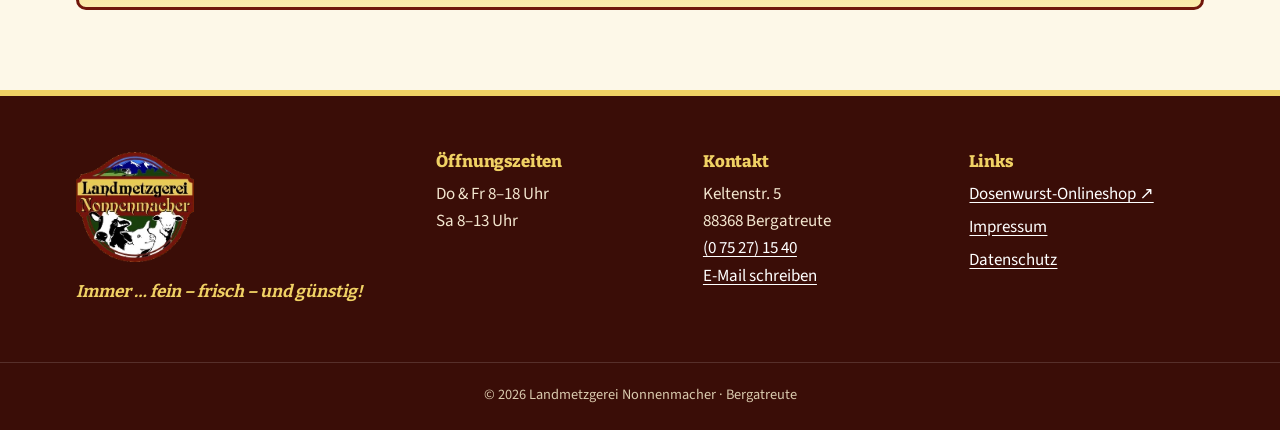
==== commit 8003a3a1: "GitHub Pages reparieren und Website conversion-orientiert überarbeiten GitHub Pages: - index.html im" ====
--- a/index.html
+++ b/index.html
@@ -3,466 +3,21 @@
 <head>
   <meta charset="utf-8">
   <meta name="viewport" content="width=device-width, initial-scale=1">
-
-  <!-- ===== SEO ===== -->
-  <title>Landmetzgerei Nonnenmacher Bergatreute – fein, frisch und günstig</title>
-  <meta name="description" content="Landmetzgerei Nonnenmacher in Bergatreute: Familienbetrieb mit Fleisch und Wurst aus eigener Herstellung. Geöffnet Do & Fr 8–18 Uhr, Sa 8–13 Uhr. Jetzt vorbestellen.">
-  <!-- PLATZHALTER: endgültige Domain eintragen (auch in og:url, og:image, JSON-LD, sitemap.xml) -->
-  <link rel="canonical" href="https://www.landmetzgerei-nonnenmacher.de/">
-  <meta name="theme-color" content="#70160b">
-
-  <!-- ===== Open Graph (Vorschau bei WhatsApp, Facebook & Co.) ===== -->
-  <meta property="og:type" content="website">
-  <meta property="og:locale" content="de_DE">
-  <meta property="og:site_name" content="Landmetzgerei Nonnenmacher">
-  <meta property="og:title" content="Landmetzgerei Nonnenmacher – Immer fein, frisch und günstig!">
-  <meta property="og:description" content="Ihre Landmetzgerei in Bergatreute. Do & Fr 8–18 Uhr, Sa 8–13 Uhr. Jetzt vorbestellen.">
-  <meta property="og:url" content="https://www.landmetzgerei-nonnenmacher.de/">
-  <meta property="og:image" content="https://www.landmetzgerei-nonnenmacher.de/images/fotos/hero-1600.webp">
-
-  <link rel="icon" href="images/favicon.png" type="image/png">
-  <link rel="apple-touch-icon" href="images/logo.png">
-
-  <!-- Schriften lokal (kein Google-Fonts-CDN) – wichtigste vorladen -->
-  <link rel="preload" href="fonts/bitter-latin-800-normal.woff2" as="font" type="font/woff2" crossorigin>
-  <link rel="preload" href="fonts/source-sans-3-latin-400-normal.woff2" as="font" type="font/woff2" crossorigin>
-  <link rel="stylesheet" href="css/farben.css">
-  <link rel="stylesheet" href="css/style.css">
-
-  <!-- ===== Strukturierte Daten für Google (ButcherShop) =====
-       Bei geänderten Öffnungszeiten auch hier anpassen! -->
-  <script type="application/ld+json">
-  {
-    "@context": "https://schema.org",
-    "@type": "ButcherShop",
-    "name": "Landmetzgerei Nonnenmacher",
-    "slogan": "Immer fein – frisch – und günstig!",
-    "url": "https://www.landmetzgerei-nonnenmacher.de/",
-    "logo": "https://www.landmetzgerei-nonnenmacher.de/images/logo.png",
-    "image": "https://www.landmetzgerei-nonnenmacher.de/images/fotos/hero-1600.webp",
-    "telephone": "+49 7527 1540",
-    "faxNumber": "+49 7527 914896",
-    "email": "service@landmetzgerei-nonnenmacher.de",
-    "address": {
-      "@type": "PostalAddress",
-      "streetAddress": "Keltenstr. 5",
-      "postalCode": "88368",
-      "addressLocality": "Bergatreute",
-      "addressRegion": "Baden-Württemberg",
-      "addressCountry": "DE"
-    },
-    "openingHoursSpecification": [
-      { "@type": "OpeningHoursSpecification", "dayOfWeek": ["Thursday", "Friday"], "opens": "08:00", "closes": "18:00" },
-      { "@type": "OpeningHoursSpecification", "dayOfWeek": "Saturday", "opens": "08:00", "closes": "13:00" }
-    ],
-    "sameAs": ["http://www.dosenwurst-nonnenmacher.com/"]
-  }
-  </script>
+  <!-- Startseite des Repositorys "Websites" auf GitHub Pages.
+       Leitet direkt auf die Website der Landmetzgerei weiter.
+       Die eigentliche Website liegt im Ordner landmetzgerei-nonnenmacher/. -->
+  <title>Landmetzgerei Nonnenmacher – Weiterleitung</title>
+  <meta name="robots" content="noindex">
+  <meta http-equiv="refresh" content="0; url=landmetzgerei-nonnenmacher/">
+  <link rel="canonical" href="landmetzgerei-nonnenmacher/">
+  <script>location.replace("landmetzgerei-nonnenmacher/" + location.hash);</script>
+  <style>
+    body { font: 18px/1.5 system-ui, sans-serif; background: #fdf8e8; color: #2b1d17; display: grid; place-items: center; min-height: 100vh; margin: 0; padding: 1rem; text-align: center; }
+    a { color: #70160b; font-weight: 700; }
+  </style>
 </head>
-
 <body>
-  <a class="skip-link" href="#inhalt">Zum Inhalt springen</a>
-
-  <!-- ===================================================================
-       HEADER (sticky) – auf dem Handy mit Telefon-Button
-       =================================================================== -->
-  <header class="kopf" id="kopf">
-    <div class="kopf__innen">
-      <a class="kopf__logo" href="#start" aria-label="Landmetzgerei Nonnenmacher – zur Startseite">
-        <img src="images/logo.webp" alt="Logo der Landmetzgerei Nonnenmacher" width="64" height="60">
-      </a>
-
-      <nav class="nav" id="nav" aria-label="Hauptnavigation">
-        <ul class="nav__liste">
-          <li><a href="#aktuelles">Aktuelles</a></li>
-          <li><a href="#sortiment">Sortiment</a></li>
-          <li><a href="#vorbestellen">Vorbestellen</a></li>
-          <li><a href="#ueber-uns">Über uns</a></li>
-          <li><a href="#oeffnungszeiten">Öffnungszeiten</a></li>
-          <li><a href="#kontakt">Kontakt</a></li>
-          <li><a class="nav__shop" href="http://www.dosenwurst-nonnenmacher.com/" target="_blank" rel="noopener">Dosenwurst-Shop <span aria-hidden="true">↗</span></a></li>
-        </ul>
-      </nav>
-
-      <a class="kopf__tel" href="tel:+4975271540" aria-label="Anrufen: (0 75 27) 15 40">
-        <svg aria-hidden="true" viewBox="0 0 24 24" width="20" height="20"><path fill="currentColor" d="M6.6 10.8a15.1 15.1 0 0 0 6.6 6.6l2.2-2.2a1 1 0 0 1 1-.25 11.4 11.4 0 0 0 3.6.57 1 1 0 0 1 1 1V20a1 1 0 0 1-1 1A17 17 0 0 1 3 4a1 1 0 0 1 1-1h3.5a1 1 0 0 1 1 1c0 1.25.2 2.45.57 3.57a1 1 0 0 1-.25 1z"/></svg>
-        <span class="kopf__tel-text">(0 75 27) 15 40</span>
-      </a>
-
-      <button class="kopf__menue" id="menue-knopf" aria-expanded="false" aria-controls="nav">
-        <span class="kopf__menue-linien" aria-hidden="true"></span>
-        <span class="sr-only">Menü</span>
-      </button>
-    </div>
-  </header>
-
-  <main id="inhalt">
-
-    <!-- =================================================================
-         1. HERO
-         ================================================================= -->
-    <section class="hero" id="start" aria-labelledby="hero-titel">
-      <!-- PLATZHALTER-FOTO: Stimmungsbild (z. B. Theke, Laden, Handwerk).
-           Echte Fotos als hero-800.webp / hero-1600.webp ersetzen (siehe README). -->
-      <picture class="hero__bild">
-        <source type="image/webp" srcset="images/fotos/hero-800.webp 800w, images/fotos/hero-1600.webp 1600w" sizes="100vw">
-        <img src="images/fotos/hero-1600.webp" alt="Platzhalter: Blick auf die Fleisch- und Wursttheke der Landmetzgerei Nonnenmacher" width="1600" height="900" fetchpriority="high">
-      </picture>
-
-      <div class="hero__inhalt">
-        <img class="hero__logo" src="images/logo.webp" alt="" width="168" height="157" fetchpriority="high">
-        <p class="hero__ort">Familie Nonnenmacher · Bergatreute</p>
-        <h1 id="hero-titel" class="hero__titel">
-          <span class="hero__immer">Immer …</span>
-          <span class="hero__slogan">fein <span class="strich" aria-hidden="true">–</span> frisch <span class="strich" aria-hidden="true">–</span> <span class="hero__und">und</span> günstig!</span>
-        </h1>
-        <p class="hero__text">Fleisch und Wurst von Ihrer Landmetzgerei – mit Handwerk und Sorgfalt gemacht.</p>
-        <div class="hero__knoepfe">
-          <a class="knopf knopf--primaer" href="#vorbestellen">Jetzt vorbestellen</a>
-          <a class="knopf knopf--hell" href="#oeffnungszeiten">Öffnungszeiten &amp; Anfahrt</a>
-        </div>
-        <p class="hero__status" data-heute-status aria-live="polite"></p>
-      </div>
-    </section>
-
-    <!-- =================================================================
-         2. AKTUELLES – Inhalte aus daten/aktuelles.js
-         ================================================================= -->
-    <section class="aktuelles" id="aktuelles" aria-labelledby="aktuelles-titel">
-      <div class="behaelter">
-        <div class="aktuelles__box">
-          <h2 id="aktuelles-titel" class="aktuelles__titel">
-            <svg aria-hidden="true" viewBox="0 0 24 24" width="22" height="22"><path fill="currentColor" d="M12 22a2.5 2.5 0 0 0 2.45-2h-4.9A2.5 2.5 0 0 0 12 22zm7-6V11a7 7 0 0 0-5.5-6.84V3.5a1.5 1.5 0 0 0-3 0v.66A7 7 0 0 0 5 11v5l-2 2v1h18v-1z"/></svg>
-            Aktuelles
-          </h2>
-          <ul class="aktuelles__liste" id="aktuelles-liste">
-            <!-- wird automatisch aus daten/aktuelles.js gefüllt -->
-          </ul>
-        </div>
-      </div>
-    </section>
-
-    <!-- =================================================================
-         3. SORTIMENT
-         PLATZHALTER: Kategorien, Texte und Fotos bei Bedarf anpassen.
-         ================================================================= -->
-    <section class="sektion" id="sortiment" aria-labelledby="sortiment-titel">
-      <div class="behaelter">
-        <header class="sektion__kopf">
-          <p class="dachzeile">Unser Sortiment</p>
-          <h2 id="sortiment-titel">Aus unserer Metzgerei</h2>
-          <p class="sektion__einleitung">[Platzhalter: Ein Satz zum Sortiment, z.&nbsp;B. woher das Fleisch kommt und was Sie selbst herstellen.]</p>
-        </header>
-
-        <ul class="kacheln">
-          <li class="kachel">
-            <picture>
-              <img src="images/fotos/sortiment-frischfleisch.webp" alt="Platzhalter: Frischfleisch in der Theke" width="800" height="600" loading="lazy" decoding="async">
-            </picture>
-            <div class="kachel__text">
-              <h3>Frischfleisch</h3>
-              <p>[Platzhalter: z.&nbsp;B. Rind, Schwein, Kalb – Beschreibung anpassen.]</p>
-            </div>
-          </li>
-          <li class="kachel">
-            <picture>
-              <img src="images/fotos/sortiment-wurst.webp" alt="Platzhalter: Wurst und Aufschnitt" width="800" height="600" loading="lazy" decoding="async">
-            </picture>
-            <div class="kachel__text">
-              <h3>Wurst &amp; Aufschnitt</h3>
-              <p>[Platzhalter: Beschreibung der Wurstspezialitäten anpassen.]</p>
-            </div>
-          </li>
-          <li class="kachel">
-            <picture>
-              <img src="images/fotos/sortiment-grill.webp" alt="Platzhalter: Grillspezialitäten" width="800" height="600" loading="lazy" decoding="async">
-            </picture>
-            <div class="kachel__text">
-              <h3>Grillspezialitäten</h3>
-              <p>[Platzhalter: Beschreibung der Grillprodukte anpassen.]</p>
-            </div>
-          </li>
-          <li class="kachel kachel--shop">
-            <picture>
-              <img src="images/fotos/sortiment-dosenwurst.webp" alt="Platzhalter: Dosenwurst der Landmetzgerei Nonnenmacher" width="800" height="600" loading="lazy" decoding="async">
-            </picture>
-            <div class="kachel__text">
-              <h3>Dosenwurst</h3>
-              <p>Unsere Wurst in der Dose – auch bequem im Onlineshop bestellbar.</p>
-              <a class="kachel__link" href="http://www.dosenwurst-nonnenmacher.com/" target="_blank" rel="noopener">Zum Dosenwurst-Shop <span aria-hidden="true">↗</span></a>
-            </div>
-          </li>
-          <li class="kachel">
-            <picture>
-              <img src="images/fotos/sortiment-partyservice.webp" alt="Platzhalter: angerichtete Wurst- und Bratenplatte" width="800" height="600" loading="lazy" decoding="async">
-            </picture>
-            <div class="kachel__text">
-              <h3>Partyservice &amp; Platten</h3>
-              <p>[Platzhalter: Angebot für Feiern beschreiben.]</p>
-              <a class="kachel__link" href="#vorbestellen">Anfragen &amp; vorbestellen</a>
-            </div>
-          </li>
-        </ul>
-
-        <!-- Prominenter Hinweis auf den Onlineshop -->
-        <aside class="shop-band" aria-labelledby="shop-titel">
-          <div>
-            <h3 id="shop-titel">Nonnenmacher-Dosenwurst – auch online</h3>
-            <p>Keine Zeit für den Laden? Unsere Dosenwurst gibt es im Onlineshop.</p>
-          </div>
-          <a class="knopf knopf--akzent" href="http://www.dosenwurst-nonnenmacher.com/" target="_blank" rel="noopener">Zum Onlineshop <span aria-hidden="true">↗</span></a>
-        </aside>
-      </div>
-    </section>
-
-    <!-- =================================================================
-         4. VORBESTELLUNG
-         Versand-Einstellungen: daten/einstellungen.js → vorbestellung
-         ================================================================= -->
-    <section class="sektion sektion--abgesetzt" id="vorbestellen" aria-labelledby="vorbestellen-titel">
-      <div class="behaelter behaelter--schmal">
-        <header class="sektion__kopf">
-          <p class="dachzeile">Vorbestellung</p>
-          <h2 id="vorbestellen-titel">Bestellen Sie vor – wir legen's bereit</h2>
-          <p class="sektion__einleitung">Abholung donnerstags, freitags oder samstags im Laden. Lieber persönlich? Rufen Sie uns an: <a href="tel:+4975271540">(0&nbsp;75&nbsp;27) 15&nbsp;40</a>.</p>
-        </header>
-
-        <!-- name/data-netlify werden nur bei Netlify Forms gebraucht und stören sonst nicht -->
-        <form class="formular" id="bestellformular" name="vorbestellung" method="post" data-netlify="true" netlify-honeypot="firma" novalidate>
-          <input type="hidden" name="form-name" value="vorbestellung">
-          <!-- Spam-Schutz: dieses Feld bleibt für Menschen unsichtbar -->
-          <p class="sr-only" aria-hidden="true"><label>Firma <input name="firma" tabindex="-1" autocomplete="off"></label></p>
-
-          <fieldset>
-            <legend>Ihre Kontaktdaten</legend>
-            <div class="feld">
-              <label for="f-name">Name <span class="pflicht">*</span></label>
-              <input id="f-name" name="name" type="text" autocomplete="name" required>
-            </div>
-            <div class="feld-reihe">
-              <div class="feld">
-                <label for="f-telefon">Telefon <span class="pflicht">*</span></label>
-                <input id="f-telefon" name="telefon" type="tel" autocomplete="tel" inputmode="tel" required>
-              </div>
-              <div class="feld">
-                <label for="f-email">E-Mail <span class="optional">(optional)</span></label>
-                <input id="f-email" name="email" type="email" autocomplete="email">
-              </div>
-            </div>
-          </fieldset>
-
-          <fieldset>
-            <legend>Abholung</legend>
-            <div class="feld">
-              <label for="f-datum">Abholtag <span class="pflicht">*</span></label>
-              <!-- Nur Öffnungstage (Do/Fr/Sa) – wird automatisch erzeugt -->
-              <select id="f-datum" name="abholdatum" required aria-describedby="f-datum-hilfe">
-                <option value="">Bitte wählen …</option>
-              </select>
-              <p class="feld__hilfe" id="f-datum-hilfe">Wählbar sind nur unsere Öffnungstage.</p>
-            </div>
-          </fieldset>
-
-          <fieldset>
-            <legend>Ihre Bestellung</legend>
-            <div class="feld">
-              <label for="f-wunsch">Wunschprodukte <span class="pflicht">*</span></label>
-              <textarea id="f-wunsch" name="wunschprodukte" rows="4" required placeholder="z. B. 1 kg Rinderhackfleisch, 6 Paar Wiener, Aufschnitt gemischt für 4 Personen"></textarea>
-            </div>
-
-            <details class="mengen">
-              <summary>Lieber einzeln mit Menge angeben (optional)</summary>
-              <div class="mengen__kopf" aria-hidden="true"><span>Produkt</span><span>Menge</span><span>Einheit</span></div>
-              <div id="mengen-zeilen"></div>
-              <button type="button" class="knopf knopf--klein" id="zeile-hinzu">+ weitere Zeile</button>
-            </details>
-
-            <div class="feld">
-              <label for="f-anmerkung">Anmerkungen <span class="optional">(optional)</span></label>
-              <textarea id="f-anmerkung" name="anmerkungen" rows="3" placeholder="z. B. Uhrzeit der Abholung, Schnittwunsch, Anlass"></textarea>
-            </div>
-          </fieldset>
-
-          <div class="feld feld--check">
-            <input id="f-datenschutz" name="datenschutz" type="checkbox" value="zugestimmt" required>
-            <label for="f-datenschutz">Ich bin einverstanden, dass meine Angaben zur Bearbeitung der Bestellung verwendet werden. Mehr in der <a href="datenschutz.html">Datenschutzerklärung</a>. <span class="pflicht">*</span></label>
-          </div>
-
-          <p class="formular__hinweis">
-            <strong>Bitte beachten:</strong> Ihre Bestellung ist erst verbindlich, wenn wir sie telefonisch oder per E-Mail bestätigt haben.
-          </p>
-
-          <button class="knopf knopf--primaer knopf--breit" type="submit">Vorbestellung absenden</button>
-          <p class="formular__meldung" id="formular-meldung" role="status" aria-live="polite" tabindex="-1"></p>
-          <p class="formular__pflicht"><span class="pflicht">*</span> Pflichtfeld</p>
-        </form>
-
-        <noscript>
-          <p class="formular__hinweis">Das Formular benötigt JavaScript. Bestellen Sie gerne telefonisch unter (0 75 27) 15 40 oder per E-Mail an service@landmetzgerei-nonnenmacher.de.</p>
-        </noscript>
-      </div>
-    </section>
-
-    <!-- =================================================================
-         5. ÜBER UNS – PLATZHALTERTEXT, bitte anpassen
-         ================================================================= -->
-    <section class="sektion" id="ueber-uns" aria-labelledby="ueber-titel">
-      <div class="behaelter ueber">
-        <figure class="ueber__bild">
-          <img src="images/fotos/ueber-uns.webp" alt="Platzhalter: Familie Nonnenmacher im Laden" width="900" height="1100" loading="lazy" decoding="async">
-        </figure>
-        <div class="ueber__text">
-          <p class="dachzeile">Über uns</p>
-          <h2 id="ueber-titel">Familie Nonnenmacher</h2>
-          <p class="einleitung">[Platzhalter: Wer steht hinter der Landmetzgerei? Seit wann gibt es den Betrieb, in welcher Generation wird er geführt?]</p>
-          <ul class="werte">
-            <li>
-              <h3>Familienbetrieb</h3>
-              <p>[Platzhalter: Ein bis zwei Sätze zur Familie und zum Team.]</p>
-            </li>
-            <li>
-              <h3>Handwerk</h3>
-              <p>[Platzhalter: Was machen Sie selbst – Wurst nach eigenen Rezepten, Schlachtung, Räuchern …?]</p>
-            </li>
-            <li>
-              <h3>Regionalität</h3>
-              <p>[Platzhalter: Woher kommen die Tiere? Mit welchen Höfen aus der Region arbeiten Sie?]</p>
-            </li>
-          </ul>
-        </div>
-      </div>
-    </section>
-
-    <!-- =================================================================
-         6. KUNDENSTIMMEN – Inhalte aus daten/bewertungen.js
-         ================================================================= -->
-    <section class="sektion sektion--abgesetzt" id="stimmen" aria-labelledby="stimmen-titel">
-      <div class="behaelter">
-        <header class="sektion__kopf">
-          <p class="dachzeile">Kundenstimmen</p>
-          <h2 id="stimmen-titel">Das sagen unsere Kunden</h2>
-        </header>
-        <ul class="stimmen" id="stimmen-liste">
-          <!-- wird automatisch aus daten/bewertungen.js gefüllt -->
-        </ul>
-        <p class="stimmen__mehr"><a id="google-bewertungen" href="https://www.google.com/maps/search/?api=1&amp;query=Landmetzgerei+Nonnenmacher+Bergatreute" target="_blank" rel="noopener">Alle Bewertungen auf Google ansehen <span aria-hidden="true">↗</span></a></p>
-      </div>
-    </section>
-
-    <!-- =================================================================
-         7. ÖFFNUNGSZEITEN & ANFAHRT
-         ================================================================= -->
-    <section class="sektion" id="oeffnungszeiten" aria-labelledby="zeiten-titel">
-      <div class="behaelter zeiten">
-        <div class="zeiten__tabelle">
-          <p class="dachzeile">Öffnungszeiten</p>
-          <h2 id="zeiten-titel">Wann wir für Sie da sind</h2>
-          <p class="status-badge" data-heute-status aria-live="polite"></p>
-          <!-- Die Tabelle wird aus daten/einstellungen.js erzeugt.
-               Der Inhalt hier ist der Stand ohne JavaScript. -->
-          <table class="tabelle" id="zeiten-tabelle">
-            <caption class="sr-only">Öffnungszeiten der Landmetzgerei Nonnenmacher</caption>
-            <tbody>
-              <tr><th scope="row">Montag</th><td>geschlossen</td></tr>
-              <tr><th scope="row">Dienstag</th><td>geschlossen</td></tr>
-              <tr><th scope="row">Mittwoch</th><td>geschlossen</td></tr>
-              <tr><th scope="row">Donnerstag</th><td>8:00 – 18:00 Uhr</td></tr>
-              <tr><th scope="row">Freitag</th><td>8:00 – 18:00 Uhr</td></tr>
-              <tr><th scope="row">Samstag</th><td>8:00 – 13:00 Uhr</td></tr>
-              <tr><th scope="row">Sonntag</th><td>geschlossen</td></tr>
-            </tbody>
-          </table>
-        </div>
-
-        <div class="zeiten__anfahrt">
-          <p class="dachzeile">Anfahrt</p>
-          <h2>So finden Sie uns</h2>
-          <address class="adresse">
-            Landmetzgerei Nonnenmacher<br>
-            Keltenstr. 5<br>
-            88368 Bergatreute
-          </address>
-          <a class="knopf knopf--primaer" href="https://www.google.com/maps/dir/?api=1&amp;destination=Landmetzgerei+Nonnenmacher%2C+Keltenstr.+5%2C+88368+Bergatreute" target="_blank" rel="noopener">Route planen <span aria-hidden="true">↗</span></a>
-
-          <!-- 2-Klick-Lösung: Google Maps wird erst nach Zustimmung geladen -->
-          <div class="karte" id="karte">
-            <div class="karte__hinweis">
-              <p><strong>Karte anzeigen?</strong></p>
-              <p>Beim Laden der Karte werden Daten (u.&nbsp;a. Ihre IP-Adresse) an Google übertragen. Mehr dazu in unserer <a href="datenschutz.html#google-maps">Datenschutzerklärung</a>.</p>
-              <button type="button" class="knopf knopf--primaer" id="karte-laden">Google Maps laden</button>
-            </div>
-          </div>
-        </div>
-      </div>
-    </section>
-
-    <!-- =================================================================
-         8. KONTAKT
-         ================================================================= -->
-    <section class="sektion sektion--kontakt" id="kontakt" aria-labelledby="kontakt-titel">
-      <div class="behaelter">
-        <header class="sektion__kopf">
-          <p class="dachzeile">Kontakt</p>
-          <h2 id="kontakt-titel">Wir freuen uns auf Sie</h2>
-        </header>
-        <ul class="kontakt-karten">
-          <li>
-            <span class="kontakt-karten__art">Telefon</span>
-            <a class="kontakt-karten__wert" href="tel:+4975271540">(0 75 27) 15 40</a>
-          </li>
-          <li>
-            <span class="kontakt-karten__art">E-Mail</span>
-            <a class="kontakt-karten__wert" href="mailto:service@landmetzgerei-nonnenmacher.de">service@landmetzgerei-nonnenmacher.de</a>
-          </li>
-          <li>
-            <span class="kontakt-karten__art">Fax</span>
-            <span class="kontakt-karten__wert">(0 75 27) 91 48 96</span>
-          </li>
-          <li>
-            <span class="kontakt-karten__art">Adresse</span>
-            <span class="kontakt-karten__wert">Keltenstr. 5, 88368 Bergatreute</span>
-          </li>
-        </ul>
-      </div>
-    </section>
-  </main>
-
-  <!-- ===================================================================
-       FOOTER
-       =================================================================== -->
-  <footer class="fuss">
-    <div class="behaelter fuss__innen">
-      <div>
-        <img class="fuss__logo" src="images/logo.webp" alt="Landmetzgerei Nonnenmacher" width="118" height="110" loading="lazy">
-        <p class="fuss__slogan">Immer … fein – frisch – und günstig!</p>
-      </div>
-      <div>
-        <h2 class="fuss__titel">Öffnungszeiten</h2>
-        <p data-zeiten-kurz>Do &amp; Fr 8–18 Uhr<br>Sa 8–13 Uhr</p>
-      </div>
-      <div>
-        <h2 class="fuss__titel">Kontakt</h2>
-        <p>Keltenstr. 5<br>88368 Bergatreute<br>
-          <a href="tel:+4975271540">(0 75 27) 15 40</a><br>
-          <a href="mailto:service@landmetzgerei-nonnenmacher.de">E-Mail schreiben</a></p>
-      </div>
-      <div>
-        <h2 class="fuss__titel">Links</h2>
-        <ul class="fuss__links">
-          <li><a href="http://www.dosenwurst-nonnenmacher.com/" target="_blank" rel="noopener">Dosenwurst-Onlineshop ↗</a></li>
-          <li><a href="impressum.html">Impressum</a></li>
-          <li><a href="datenschutz.html">Datenschutz</a></li>
-        </ul>
-      </div>
-    </div>
-    <p class="fuss__copy">© <span data-jahr>2026</span> Landmetzgerei Nonnenmacher · Bergatreute</p>
-  </footer>
-
-  <!-- Inhalte zum Pflegen (ohne HTML-Kenntnisse änderbar) -->
-  <script src="daten/einstellungen.js" defer></script>
-  <script src="daten/aktuelles.js" defer></script>
-  <script src="daten/bewertungen.js" defer></script>
-  <!-- Logik der Seite -->
-  <script src="js/main.js" defer></script>
+  <p>Weiter zur Website der Landmetzgerei Nonnenmacher:<br>
+    <a href="landmetzgerei-nonnenmacher/">landmetzgerei-nonnenmacher/</a></p>
 </body>
 </html>
